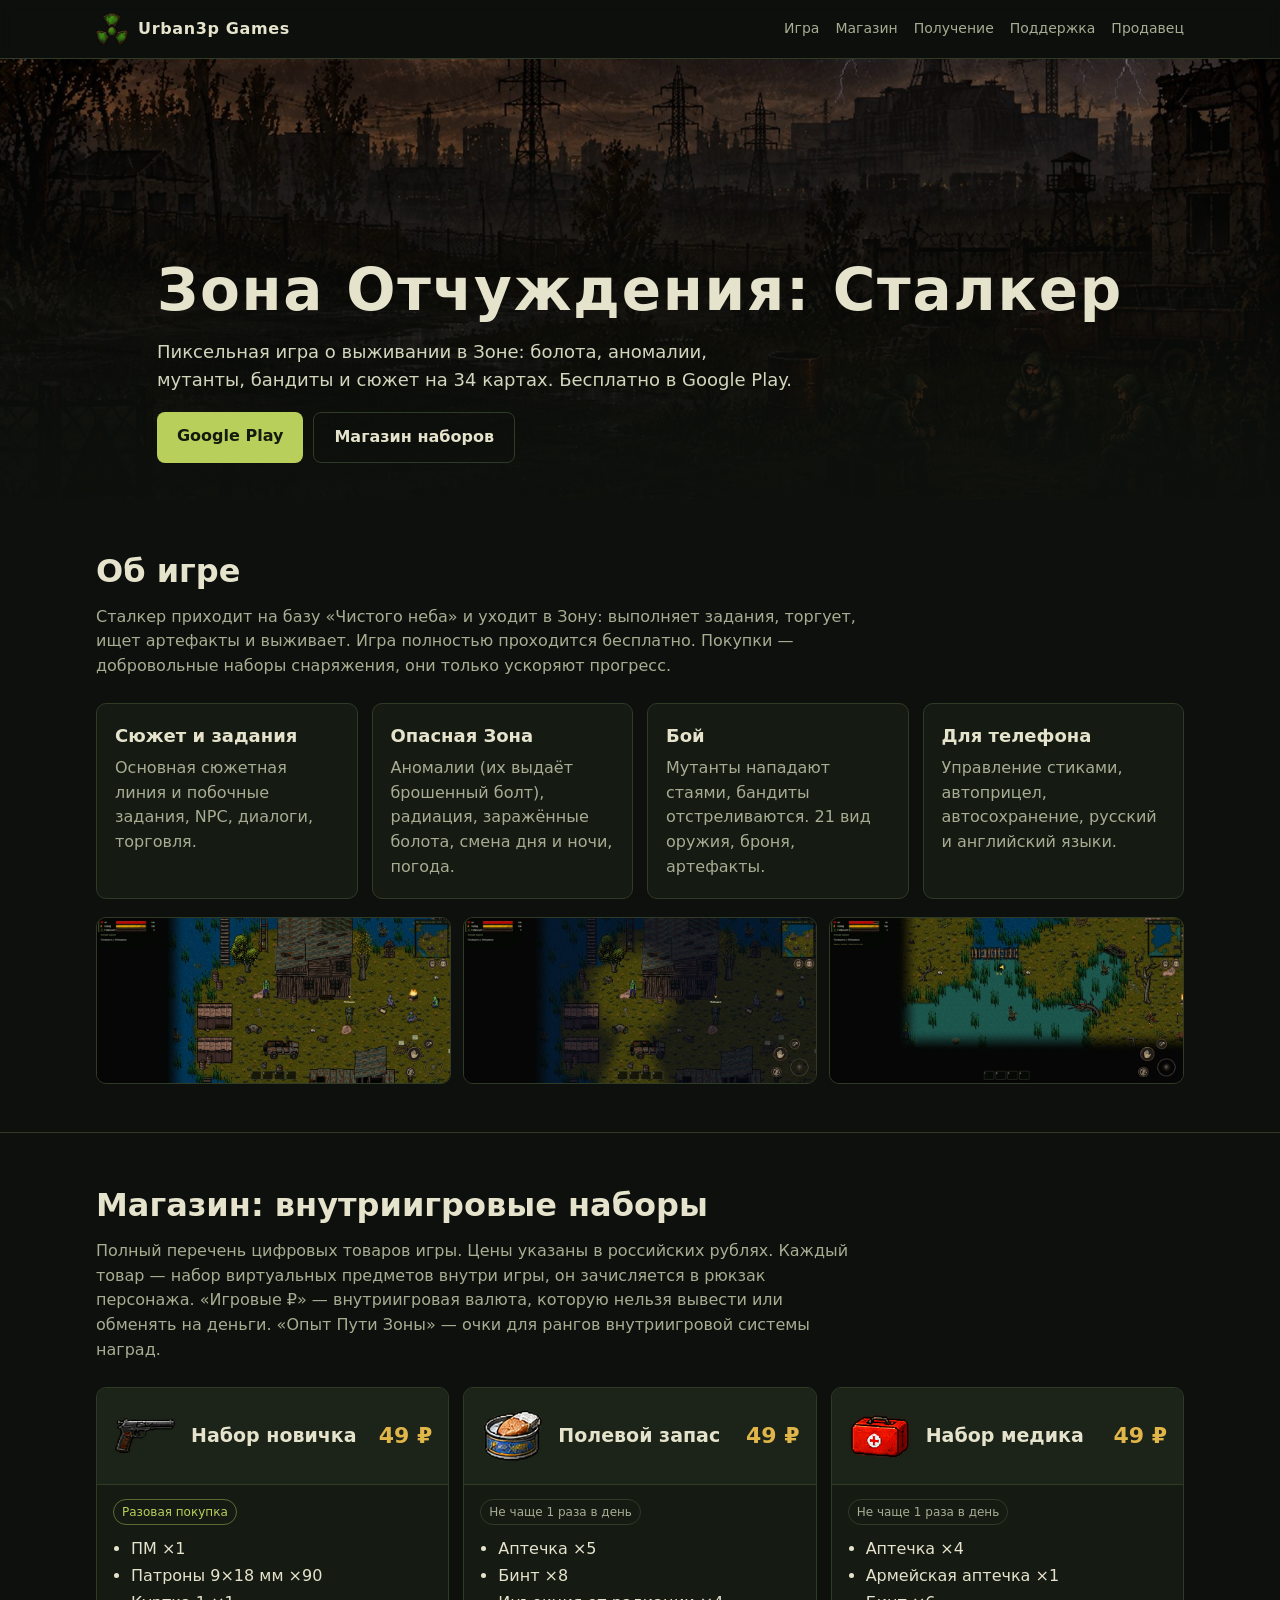
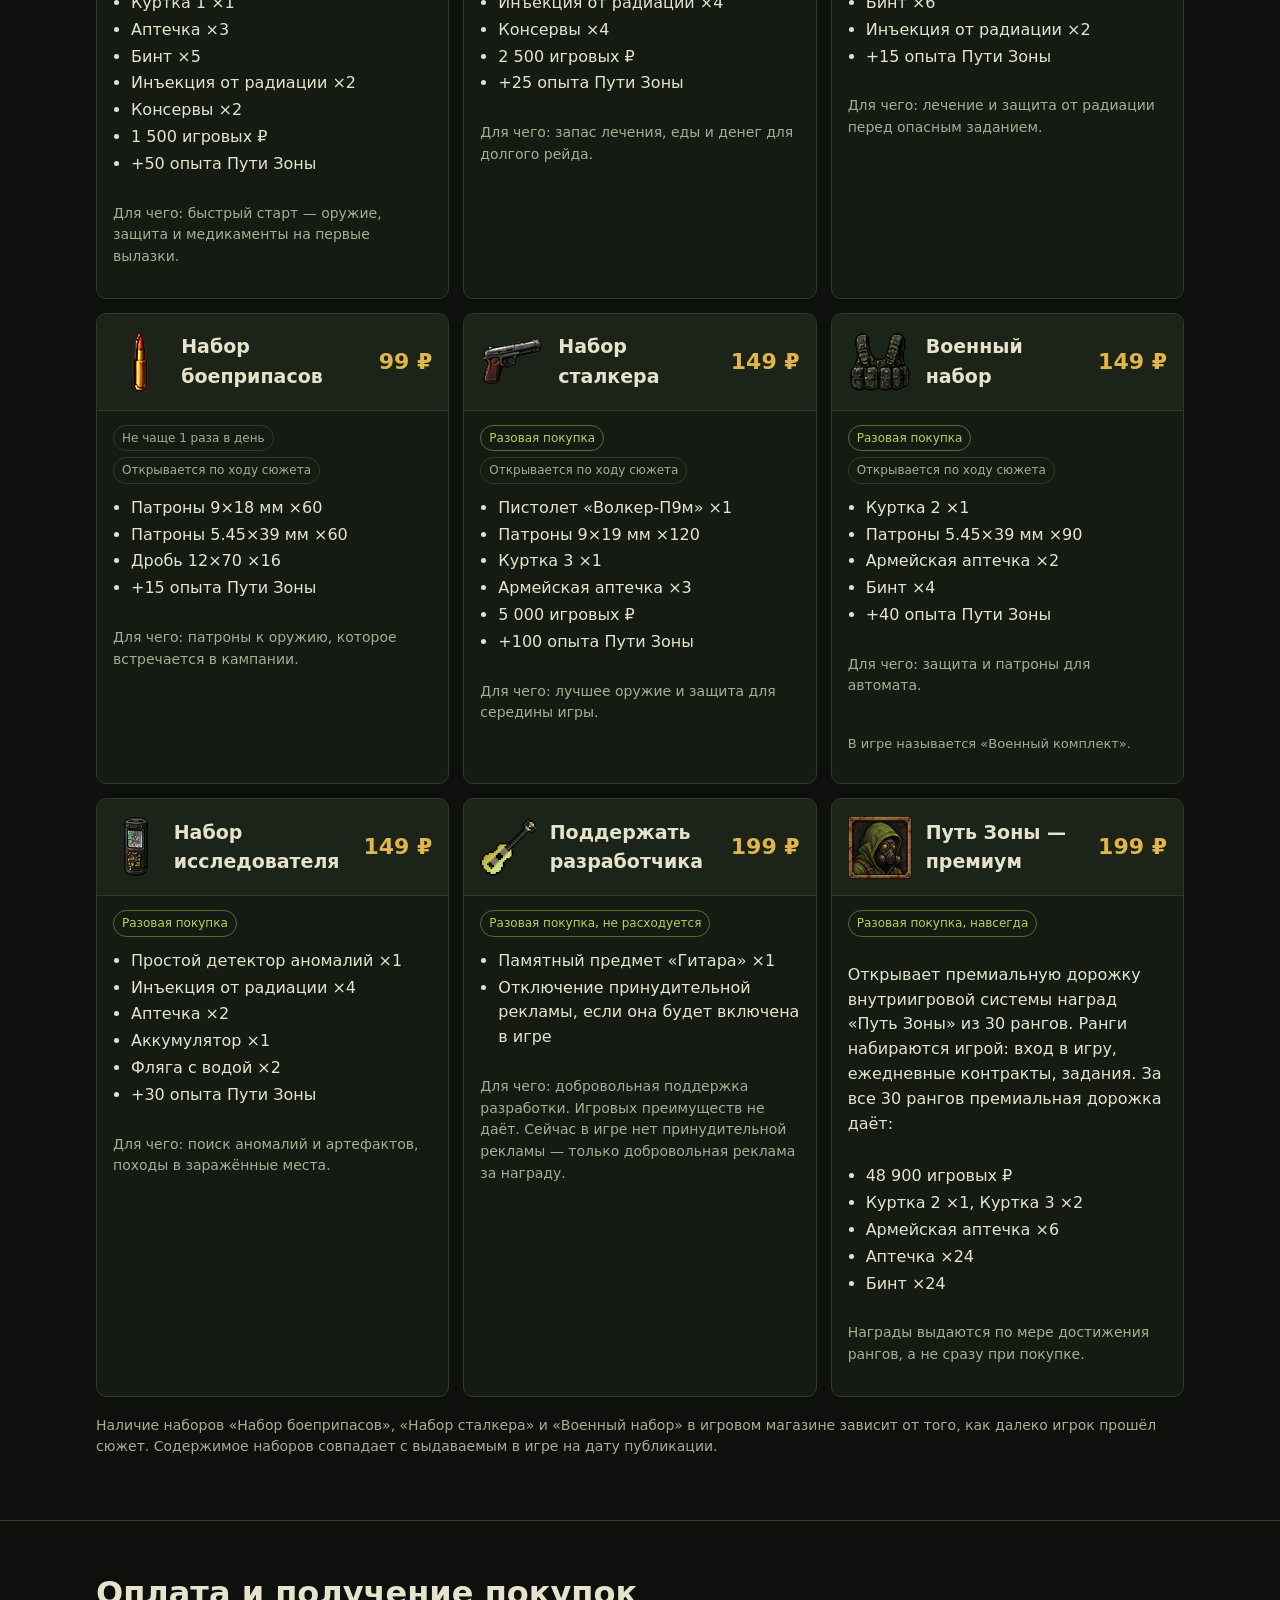
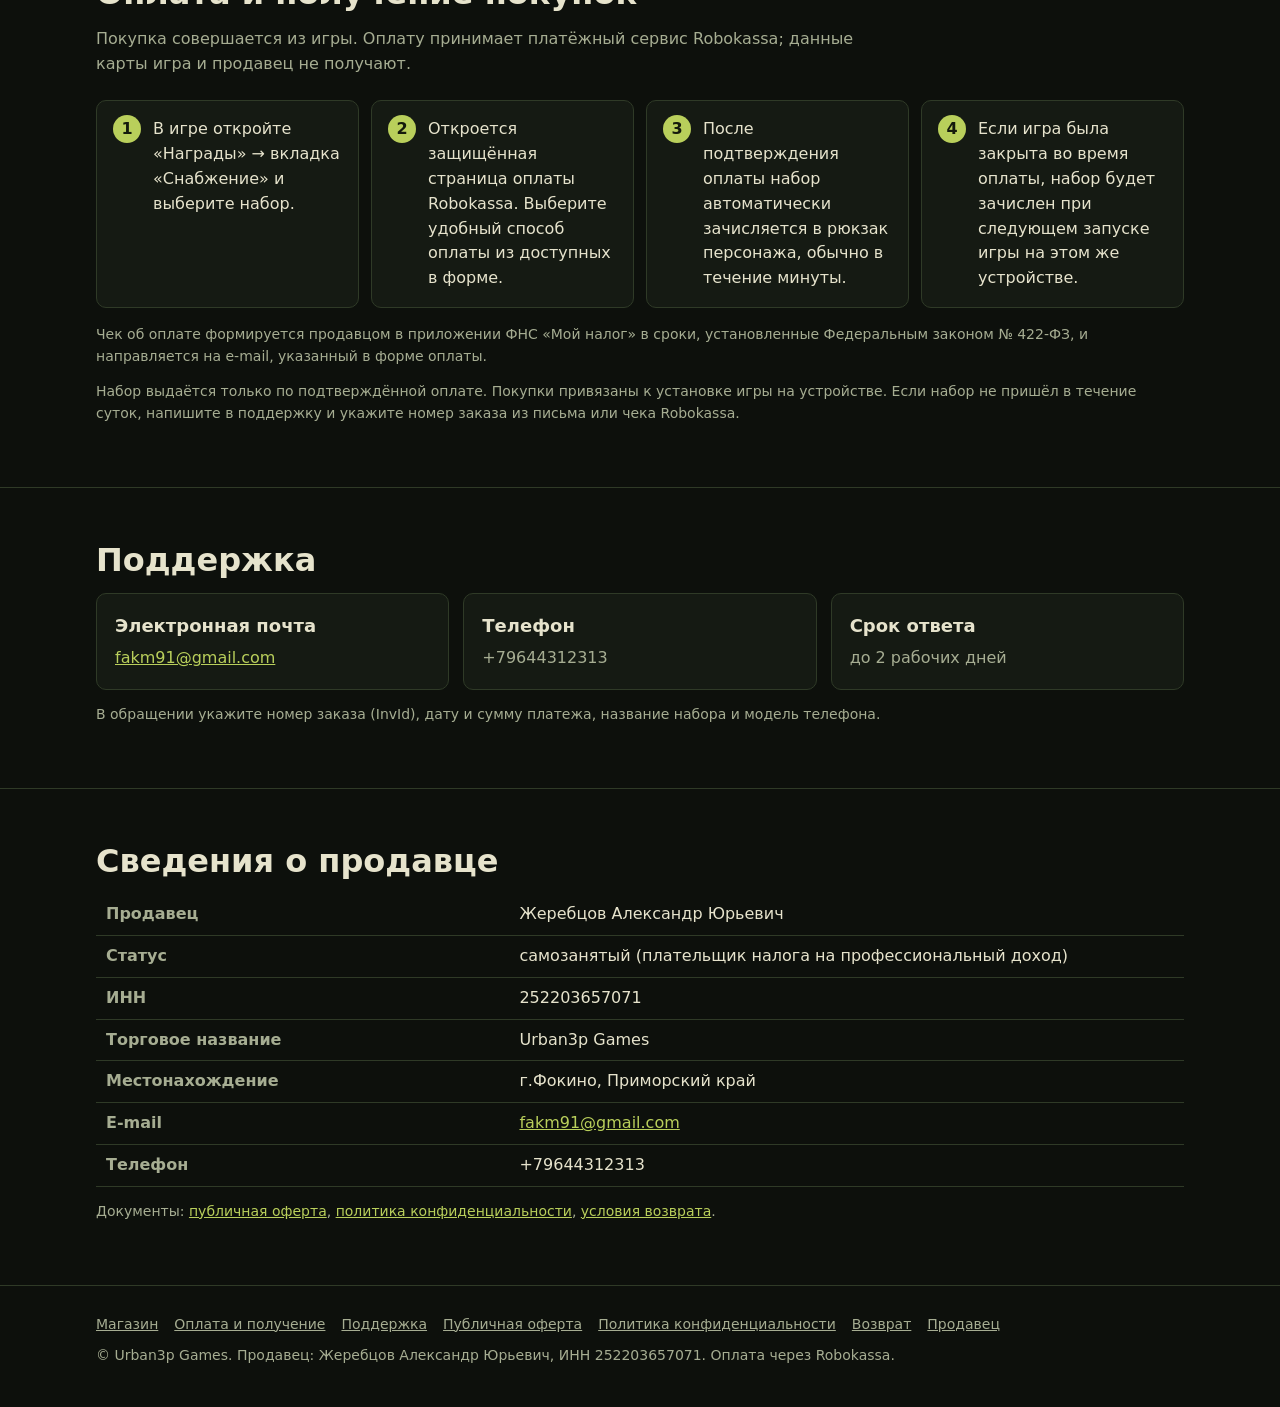
==== index.html @ 315c006c "Сайт магазина «Зона Отчуждения: Сталкер» (Urban3p Games) Co-Authored-By: Claude Opus 5.5 <noreply@an" ====
<!doctype html>
<html lang="ru">
<head>
<meta charset="utf-8">
<meta name="viewport" content="width=device-width, initial-scale=1">
<title>Зона Отчуждения: Сталкер — игра и магазин | Urban3p Games</title>
<meta name="description" content="Мобильная игра «Зона Отчуждения: Сталкер» от Urban3p Games: описание игры, перечень внутриигровых наборов с ценами, получение покупок, поддержка, оферта и сведения о продавце.">
<link rel="stylesheet" href="style.css">
<link rel="icon" href="img/logo.png">
</head>
<body>
<header class="top">
  <div class="wrap">
    <a class="brand" href="#"><img src="img/logo.png" alt="">Urban3p Games</a>
    <nav class="nav">
      <a href="#game">Игра</a><a href="#shop">Магазин</a><a href="#delivery">Получение</a><a href="#support">Поддержка</a><a href="#seller">Продавец</a>
    </nav>
  </div>
</header>

<div class="hero">
  <div class="wrap">
    <h1>Зона Отчуждения: Сталкер</h1>
    <p>Пиксельная игра о выживании в Зоне: болота, аномалии, мутанты, бандиты и сюжет на 34 картах. Бесплатно в Google Play.</p>
    <div class="actions">
      <a class="btn" href="https://play.google.com/store/apps/details?id=com.zoneofalination.stalker">Google Play</a>
      <a class="btn ghost" href="#shop">Магазин наборов</a>
    </div>
  </div>
</div>

<main>
<section id="game">
  <div class="wrap">
    <h2>Об игре</h2>
    <p class="lead">Сталкер приходит на базу «Чистого неба» и уходит в Зону: выполняет задания, торгует, ищет артефакты и выживает. Игра полностью проходится бесплатно. Покупки — добровольные наборы снаряжения, они только ускоряют прогресс.</p>
    <div class="grid">
      <div class="card"><h3>Сюжет и задания</h3><p>Основная сюжетная линия и побочные задания, NPC, диалоги, торговля.</p></div>
      <div class="card"><h3>Опасная Зона</h3><p>Аномалии (их выдаёт брошенный болт), радиация, заражённые болота, смена дня и ночи, погода.</p></div>
      <div class="card"><h3>Бой</h3><p>Мутанты нападают стаями, бандиты отстреливаются. 21 вид оружия, броня, артефакты.</p></div>
      <div class="card"><h3>Для телефона</h3><p>Управление стиками, автоприцел, автосохранение, русский и английский языки.</p></div>
    </div>
    <div class="shots">
      <img src="img/shot_70_day.jpg" alt="База «Чистого неба» днём" loading="lazy">
      <img src="img/shot_72_night.jpg" alt="Ночь в Зоне с фонариком" loading="lazy">
      <img src="img/shot_64_toxic_swamp.jpg" alt="Заражённые болота" loading="lazy">
    </div>
  </div>
</section>

<section id="shop">
  <div class="wrap">
    <h2>Магазин: внутриигровые наборы</h2>
    <p class="lead">Полный перечень цифровых товаров игры. Цены указаны в российских рублях. Каждый товар — набор виртуальных предметов внутри игры, он зачисляется в рюкзак персонажа. «Игровые ₽» — внутриигровая валюта, которую нельзя вывести или обменять на деньги. «Опыт Пути Зоны» — очки для рангов внутриигровой системы наград.</p>
    <div class="shop">

      <article class="item" id="pzo_starter_pack">
        <header><img src="img/starter.png" alt=""><h3>Набор новичка</h3><span class="price">49 ₽</span></header>
        <div class="body">
          <div class="tags"><span class="tag one">Разовая покупка</span></div>
          <ul><li>ПМ ×1</li><li>Патроны 9×18 мм ×90</li><li>Куртка 1 ×1</li><li>Аптечка ×3</li><li>Бинт ×5</li><li>Инъекция от радиации ×2</li><li>Консервы ×2</li><li>1 500 игровых ₽</li><li>+50 опыта Пути Зоны</li></ul>
          <p class="note">Для чего: быстрый старт — оружие, защита и медикаменты на первые вылазки.</p>
        </div>
      </article>

      <article class="item" id="pzo_field_supply">
        <header><img src="img/field.png" alt=""><h3>Полевой запас</h3><span class="price">49 ₽</span></header>
        <div class="body">
          <div class="tags"><span class="tag">Не чаще 1 раза в день</span></div>
          <ul><li>Аптечка ×5</li><li>Бинт ×8</li><li>Инъекция от радиации ×4</li><li>Консервы ×4</li><li>2 500 игровых ₽</li><li>+25 опыта Пути Зоны</li></ul>
          <p class="note">Для чего: запас лечения, еды и денег для долгого рейда.</p>
        </div>
      </article>

      <article class="item" id="pzo_medic_pack">
        <header><img src="img/medic.png" alt=""><h3>Набор медика</h3><span class="price">49 ₽</span></header>
        <div class="body">
          <div class="tags"><span class="tag">Не чаще 1 раза в день</span></div>
          <ul><li>Аптечка ×4</li><li>Армейская аптечка ×1</li><li>Бинт ×6</li><li>Инъекция от радиации ×2</li><li>+15 опыта Пути Зоны</li></ul>
          <p class="note">Для чего: лечение и защита от радиации перед опасным заданием.</p>
        </div>
      </article>

      <article class="item" id="pzo_ammo_pack">
        <header><img src="img/ammo.png" alt=""><h3>Набор боеприпасов</h3><span class="price">99 ₽</span></header>
        <div class="body">
          <div class="tags"><span class="tag">Не чаще 1 раза в день</span><span class="tag">Открывается по ходу сюжета</span></div>
          <ul><li>Патроны 9×18 мм ×60</li><li>Патроны 5.45×39 мм ×60</li><li>Дробь 12×70 ×16</li><li>+15 опыта Пути Зоны</li></ul>
          <p class="note">Для чего: патроны к оружию, которое встречается в кампании.</p>
        </div>
      </article>

      <article class="item" id="pzo_stalker_pack">
        <header><img src="img/stalker.png" alt=""><h3>Набор сталкера</h3><span class="price">149 ₽</span></header>
        <div class="body">
          <div class="tags"><span class="tag one">Разовая покупка</span><span class="tag">Открывается по ходу сюжета</span></div>
          <ul><li>Пистолет «Волкер-П9м» ×1</li><li>Патроны 9×19 мм ×120</li><li>Куртка 3 ×1</li><li>Армейская аптечка ×3</li><li>5 000 игровых ₽</li><li>+100 опыта Пути Зоны</li></ul>
          <p class="note">Для чего: лучшее оружие и защита для середины игры.</p>
        </div>
      </article>

      <article class="item" id="pzo_military_pack">
        <header><img src="img/military.png" alt=""><h3>Военный набор</h3><span class="price">149 ₽</span></header>
        <div class="body">
          <div class="tags"><span class="tag one">Разовая покупка</span><span class="tag">Открывается по ходу сюжета</span></div>
          <ul><li>Куртка 2 ×1</li><li>Патроны 5.45×39 мм ×90</li><li>Армейская аптечка ×2</li><li>Бинт ×4</li><li>+40 опыта Пути Зоны</li></ul>
          <p class="note">Для чего: защита и патроны для автомата.</p>
          <p class="ingame">В игре называется «Военный комплект».</p>
        </div>
      </article>

      <article class="item" id="pzo_explorer_pack">
        <header><img src="img/explorer.png" alt=""><h3>Набор исследователя</h3><span class="price">149 ₽</span></header>
        <div class="body">
          <div class="tags"><span class="tag one">Разовая покупка</span></div>
          <ul><li>Простой детектор аномалий ×1</li><li>Инъекция от радиации ×4</li><li>Аптечка ×2</li><li>Аккумулятор ×1</li><li>Фляга с водой ×2</li><li>+30 опыта Пути Зоны</li></ul>
          <p class="note">Для чего: поиск аномалий и артефактов, походы в заражённые места.</p>
        </div>
      </article>

      <article class="item" id="pzo_support">
        <header><img src="img/support.png" alt=""><h3>Поддержать разработчика</h3><span class="price">199 ₽</span></header>
        <div class="body">
          <div class="tags"><span class="tag one">Разовая покупка, не расходуется</span></div>
          <ul><li>Памятный предмет «Гитара» ×1</li><li>Отключение принудительной рекламы, если она будет включена в игре</li></ul>
          <p class="note">Для чего: добровольная поддержка разработки. Игровых преимуществ не даёт. Сейчас в игре нет принудительной рекламы — только добровольная реклама за награду.</p>
        </div>
      </article>

      <article class="item" id="pzo_zone_pass">
        <header><img src="img/pass.png" alt=""><h3>Путь Зоны — премиум</h3><span class="price">199 ₽</span></header>
        <div class="body">
          <div class="tags"><span class="tag one">Разовая покупка, навсегда</span></div>
          <p>Открывает премиальную дорожку внутриигровой системы наград «Путь Зоны» из 30 рангов. Ранги набираются игрой: вход в игру, ежедневные контракты, задания. За все 30 рангов премиальная дорожка даёт:</p>
          <ul><li>48 900 игровых ₽</li><li>Куртка 2 ×1, Куртка 3 ×2</li><li>Армейская аптечка ×6</li><li>Аптечка ×24</li><li>Бинт ×24</li></ul>
          <p class="note">Награды выдаются по мере достижения рангов, а не сразу при покупке.</p>
        </div>
      </article>

    </div>
    <p class="note" style="margin-top:18px">Наличие наборов «Набор боеприпасов», «Набор сталкера» и «Военный набор» в игровом магазине зависит от того, как далеко игрок прошёл сюжет. Содержимое наборов совпадает с выдаваемым в игре на дату публикации.</p>
  </div>
</section>

<section id="delivery">
  <div class="wrap">
    <h2>Оплата и получение покупок</h2>
    <p class="lead">Покупка совершается из игры. Оплату принимает платёжный сервис Robokassa; данные карты игра и продавец не получают.</p>
    <ol class="steps">
      <li>В игре откройте «Награды» → вкладка «Снабжение» и выберите набор.</li>
      <li>Откроется защищённая страница оплаты Robokassa. Выберите удобный способ оплаты из доступных в форме.</li>
      <li>После подтверждения оплаты набор автоматически зачисляется в рюкзак персонажа, обычно в течение минуты.</li>
      <li>Если игра была закрыта во время оплаты, набор будет зачислен при следующем запуске игры на этом же устройстве.</li>
    </ol>
    <p class="note">Чек об оплате формируется продавцом в приложении ФНС «Мой налог» в сроки, установленные Федеральным законом № 422-ФЗ, и направляется на e-mail, указанный в форме оплаты.</p>
    <p class="note">Набор выдаётся только по подтверждённой оплате. Покупки привязаны к установке игры на устройстве. Если набор не пришёл в течение суток, напишите в поддержку и укажите номер заказа из письма или чека Robokassa.</p>
  </div>
</section>

<section id="support">
  <div class="wrap">
    <h2>Поддержка</h2>
    <div class="grid">
      <div class="card"><h3>Электронная почта</h3><p><a href="mailto:fakm91@gmail.com">fakm91@gmail.com</a></p></div>
      <div class="card"><h3>Телефон</h3><p>+79644312313</p></div>
      <div class="card"><h3>Срок ответа</h3><p>до 2 рабочих дней</p></div>
    </div>
    <p class="note" style="margin-top:14px">В обращении укажите номер заказа (InvId), дату и сумму платежа, название набора и модель телефона.</p>
  </div>
</section>

<section id="seller">
  <div class="wrap">
    <h2>Сведения о продавце</h2>
    <table>
      <tr><th>Продавец</th><td>Жеребцов Александр Юрьевич</td></tr>
      <tr><th>Статус</th><td>самозанятый (плательщик налога на профессиональный доход)</td></tr>
      <tr><th>ИНН</th><td>252203657071</td></tr>
      <tr><th>Торговое название</th><td>Urban3p Games</td></tr>
      <tr><th>Местонахождение</th><td>г.Фокино, Приморский край</td></tr>
      <tr><th>E-mail</th><td><a href="mailto:fakm91@gmail.com">fakm91@gmail.com</a></td></tr>
      <tr><th>Телефон</th><td>+79644312313</td></tr>
    </table>
    <p class="note" style="margin-top:14px">Документы: <a href="offer.html">публичная оферта</a>, <a href="privacy.html">политика конфиденциальности</a>, <a href="refund.html">условия возврата</a>.</p>
  </div>
</section>
</main>

<footer>
  <div class="wrap">
    <nav><a href="#shop">Магазин</a><a href="#delivery">Оплата и получение</a><a href="#support">Поддержка</a><a href="offer.html">Публичная оферта</a><a href="privacy.html">Политика конфиденциальности</a><a href="refund.html">Возврат</a><a href="#seller">Продавец</a></nav>
    <div>© Urban3p Games. Продавец: Жеребцов Александр Юрьевич, ИНН 252203657071. Оплата через Robokassa.</div>
  </div>
</footer>
</body>
</html>
---- style.css ----
:root {
  --bg: #0d100c;
  --panel: #151a13;
  --panel-2: #1c2318;
  --line: #2f3a27;
  --text: #e6e3cc;
  --muted: #a6ad92;
  --accent: #b9cf5b;
  --rust: #c8862f;
  --warn: #e0b54a;
  --radius: 10px;
}
* { box-sizing: border-box; }
html { scroll-behavior: smooth; }
body {
  margin: 0; background: var(--bg); color: var(--text);
  font: 16px/1.55 system-ui, -apple-system, "Segoe UI", Roboto, "Helvetica Neue", Arial, sans-serif;
}
a { color: var(--accent); }
img { max-width: 100%; display: block; }
.wrap { max-width: 1120px; margin: 0 auto; padding: 0 16px; }

/* header */
.top { position: sticky; top: 0; z-index: 10; background: rgba(13,16,12,.92); backdrop-filter: blur(6px); border-bottom: 1px solid var(--line); }
.top .wrap { display: flex; align-items: center; gap: 14px; min-height: 58px; flex-wrap: wrap; }
.brand { display: flex; align-items: center; gap: 10px; color: var(--text); text-decoration: none; font-weight: 700; letter-spacing: .04em; }
.brand img { width: 32px; height: 32px; }
.nav { display: flex; gap: 6px 16px; flex-wrap: wrap; margin-left: auto; font-size: 14px; }
.nav a { color: var(--muted); text-decoration: none; }
.nav a:hover { color: var(--text); }

/* hero */
.hero { position: relative; min-height: 440px; display: flex; align-items: flex-end; background: #000 url("img/hero.jpg") center/cover no-repeat; }
.hero::after { content: ""; position: absolute; inset: 0; background: linear-gradient(180deg, rgba(0,0,0,.15) 0%, rgba(13,16,12,.95) 92%); }
.hero .wrap { position: relative; z-index: 1; padding-top: 80px; padding-bottom: 36px; }
.hero h1 { margin: 0; font-size: clamp(32px, 6vw, 58px); line-height: 1.05; letter-spacing: .03em; }
.hero p { max-width: 640px; color: #d3d6bd; font-size: 18px; }
.btn { display: inline-block; padding: 12px 20px; border-radius: 8px; background: var(--accent); color: #141a0c; font-weight: 700; text-decoration: none; }
.btn.ghost { background: transparent; color: var(--text); border: 1px solid var(--line); }
.actions { display: flex; gap: 10px; flex-wrap: wrap; margin-top: 18px; }

section { padding: 48px 0; border-bottom: 1px solid var(--line); scroll-margin-top: 64px; }
.item { scroll-margin-top: 72px; }
h2 { font-size: clamp(24px, 4vw, 32px); margin: 0 0 8px; }
.lead { color: var(--muted); max-width: 760px; margin: 0 0 24px; }

/* features + shots */
.grid { display: grid; gap: 14px; grid-template-columns: repeat(auto-fit, minmax(240px, 1fr)); }
.card { background: var(--panel); border: 1px solid var(--line); border-radius: var(--radius); padding: 18px; }
.card h3 { margin: 0 0 6px; font-size: 18px; }
.card p { margin: 0; color: var(--muted); }
.shots { display: grid; gap: 12px; grid-template-columns: repeat(auto-fit, minmax(280px, 1fr)); margin-top: 18px; }
.shots img { border-radius: var(--radius); border: 1px solid var(--line); }

/* shop */
.shop { display: grid; gap: 14px; grid-template-columns: repeat(auto-fill, minmax(300px, 1fr)); }
.item { display: flex; flex-direction: column; background: var(--panel); border: 1px solid var(--line); border-radius: var(--radius); overflow: hidden; }
.item header { display: flex; gap: 14px; align-items: center; padding: 16px; background: var(--panel-2); border-bottom: 1px solid var(--line); }
.item header img { width: 64px; height: 64px; object-fit: contain; image-rendering: auto; }
.item h3 { margin: 0; font-size: 19px; }
.item .price { margin-left: auto; font-size: 22px; font-weight: 800; color: var(--warn); white-space: nowrap; }
.item .body { padding: 14px 16px 16px; display: flex; flex-direction: column; gap: 10px; flex: 1; }
.item ul { margin: 0; padding-left: 18px; }
.item li { margin: 2px 0; }
.tags { display: flex; flex-wrap: wrap; gap: 6px; }
.tag { font-size: 12px; padding: 3px 8px; border-radius: 99px; border: 1px solid var(--line); color: var(--muted); }
.tag.one { border-color: #5b6b34; color: var(--accent); }
.note { font-size: 14px; color: var(--muted); }
.ingame { font-size: 13px; color: var(--muted); }

/* steps */
.steps { counter-reset: s; display: grid; gap: 12px; grid-template-columns: repeat(auto-fit, minmax(230px, 1fr)); padding: 0; list-style: none; }
.steps li { counter-increment: s; background: var(--panel); border: 1px solid var(--line); border-radius: var(--radius); padding: 16px 16px 16px 56px; position: relative; }
.steps li::before { content: counter(s); position: absolute; left: 16px; top: 14px; width: 28px; height: 28px; border-radius: 50%; background: var(--accent); color: #141a0c; font-weight: 800; display: grid; place-items: center; }

/* legal text */
.doc { max-width: 860px; }
.doc h1 { font-size: clamp(26px, 5vw, 36px); }
.doc h2 { font-size: 22px; margin-top: 28px; }
.doc p, .doc li { color: #d8d8c4; }
table { width: 100%; border-collapse: collapse; }
td, th { text-align: left; padding: 8px 10px; border-bottom: 1px solid var(--line); vertical-align: top; }
th { color: var(--muted); font-weight: 600; width: 38%; }

/* fields the owner must fill in */
.fill { background: rgba(224,181,74,.14); color: var(--warn); border: 1px dashed var(--warn); border-radius: 4px; padding: 0 5px; font-weight: 600; }
.draft { background: rgba(224,181,74,.1); border: 1px solid var(--warn); color: var(--warn); border-radius: var(--radius); padding: 12px 14px; margin: 18px 0; font-size: 14px; }

footer { padding: 28px 0 40px; color: var(--muted); font-size: 14px; }
footer .wrap { display: grid; gap: 10px; }
footer nav { display: flex; flex-wrap: wrap; gap: 6px 16px; }
footer a { color: var(--muted); }

@media (max-width: 560px) {
  .top .wrap { flex-wrap: nowrap; }
  .brand span { display: none; }
  .nav { flex-wrap: nowrap; overflow-x: auto; white-space: nowrap; -webkit-overflow-scrolling: touch; scrollbar-width: none; }
  .nav::-webkit-scrollbar { display: none; }
  .hero { min-height: 380px; }
  .hero p { font-size: 16px; }
  .item header img { width: 52px; height: 52px; }
  .item .price { font-size: 19px; }
  th { width: 45%; }
}
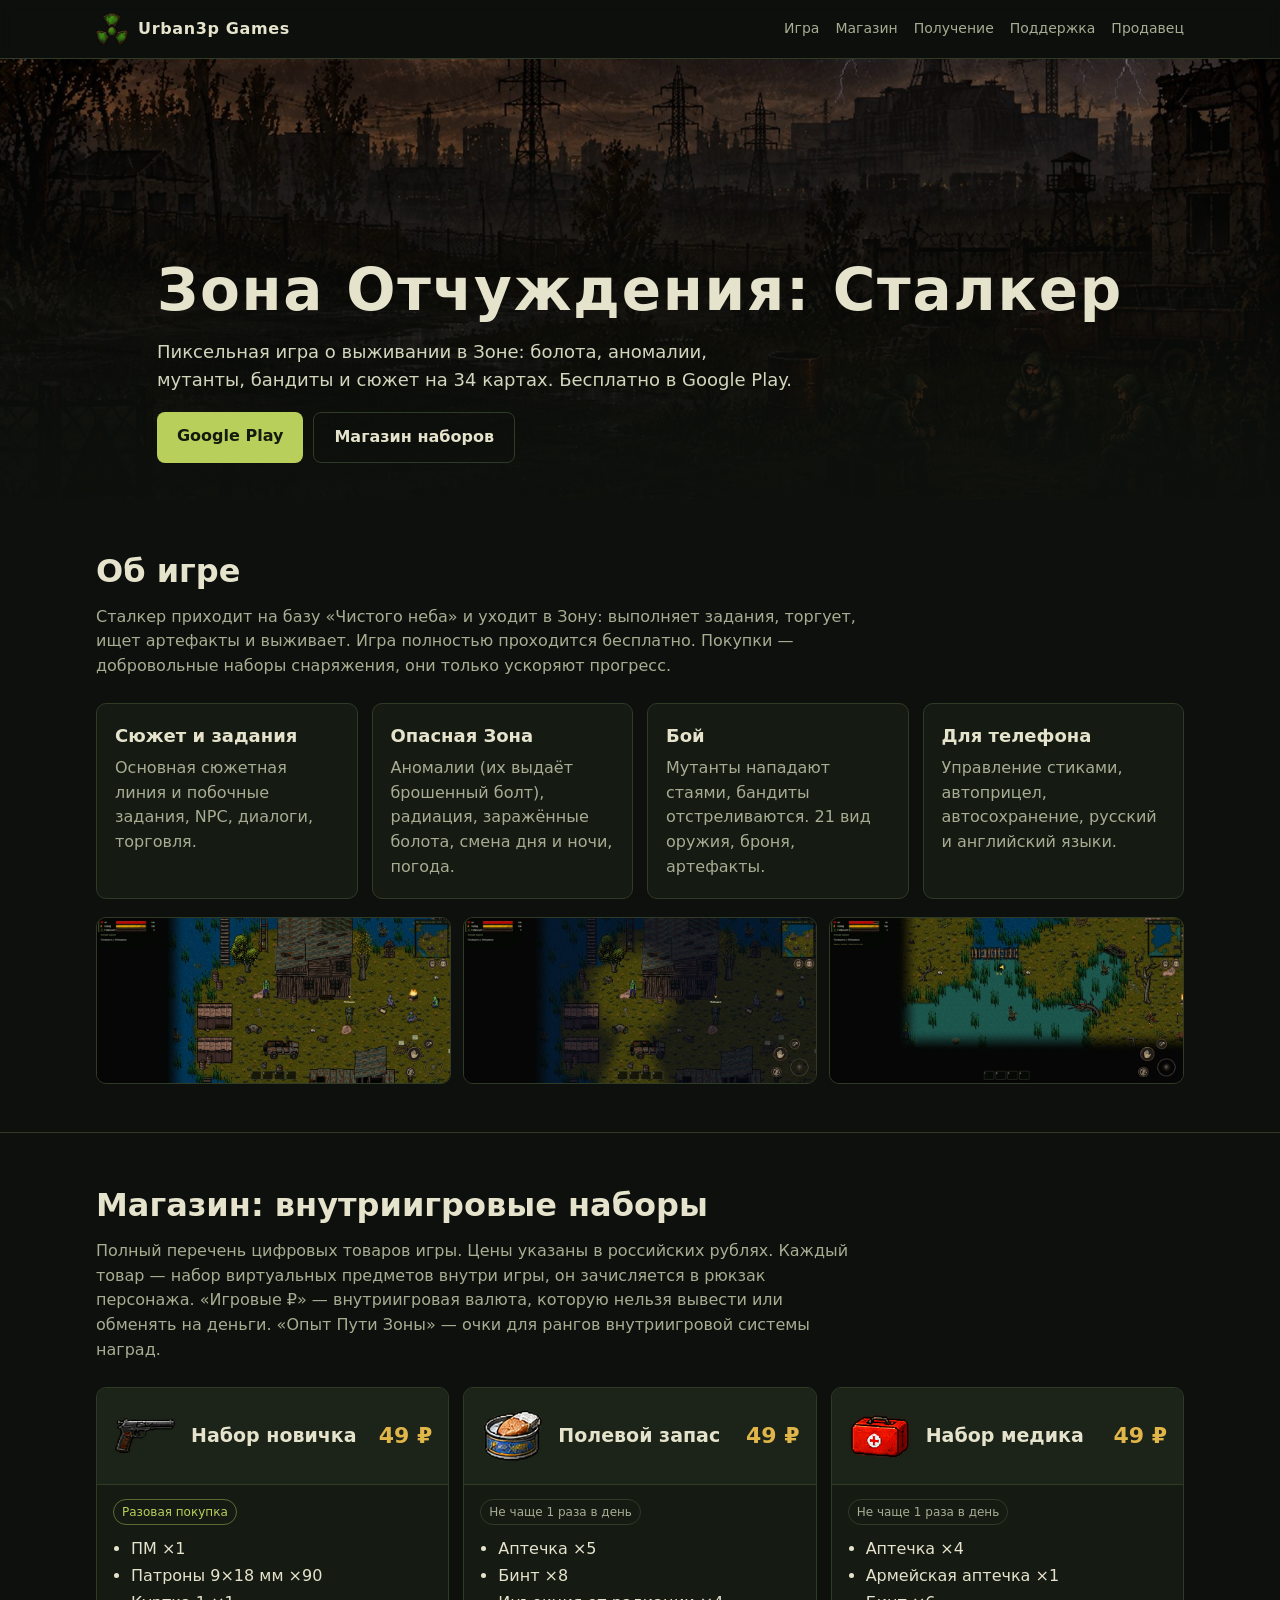
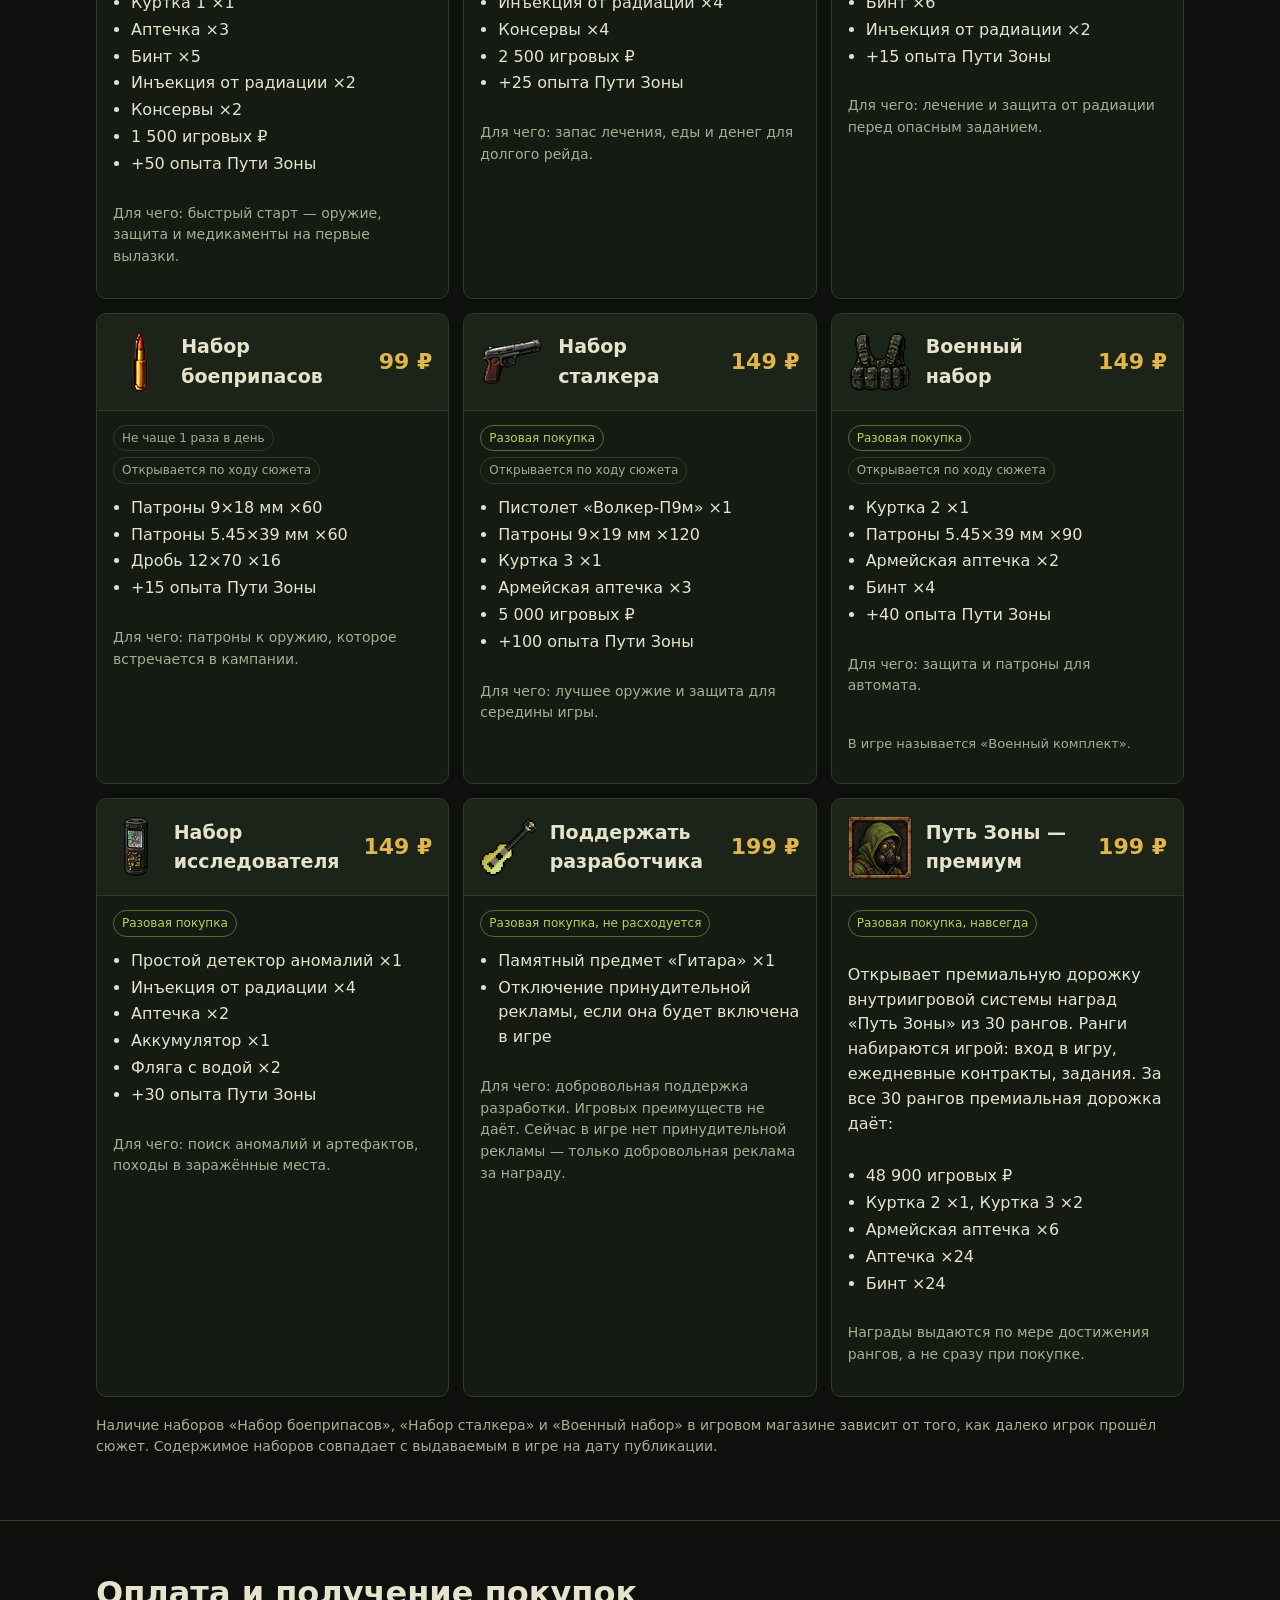
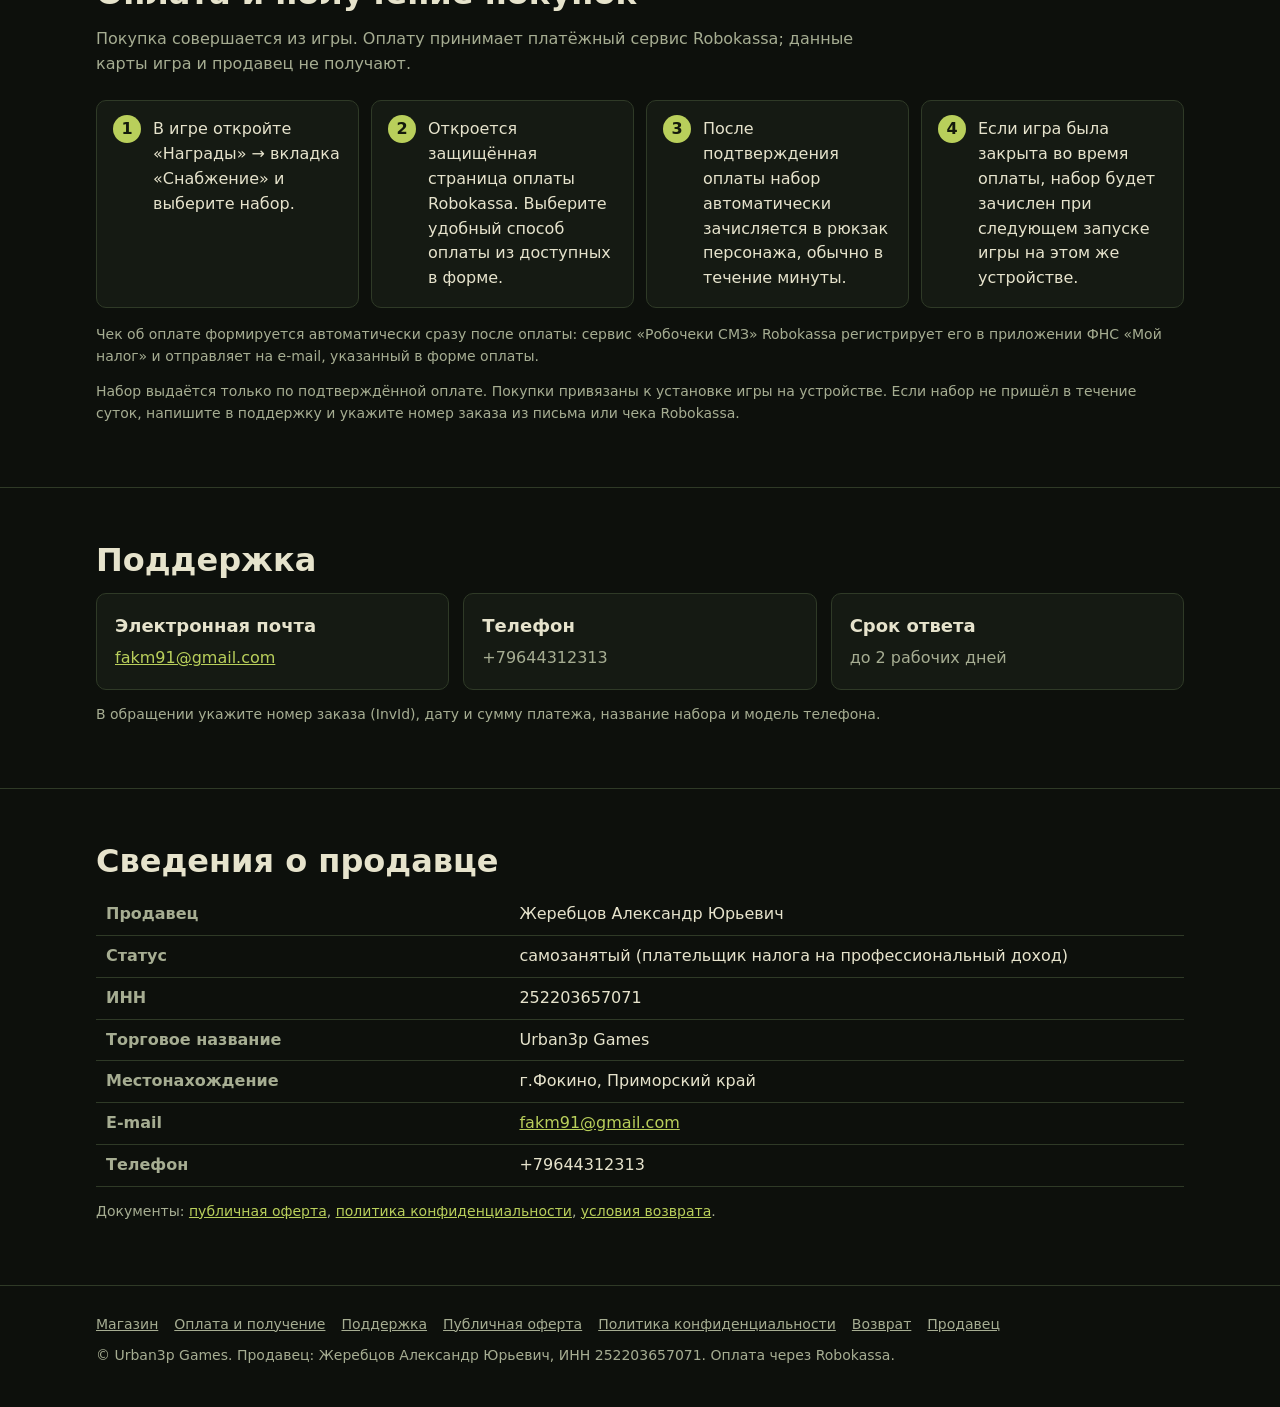
==== commit 73c3d1c1: "Чеки: подключены Робочеки СМЗ Co-Authored-By: Claude Opus 5.5 <noreply@anthropic.com>" ====
--- a/index.html
+++ b/index.html
@@ -152,7 +152,7 @@
       <li>После подтверждения оплаты набор автоматически зачисляется в рюкзак персонажа, обычно в течение минуты.</li>
       <li>Если игра была закрыта во время оплаты, набор будет зачислен при следующем запуске игры на этом же устройстве.</li>
     </ol>
-    <p class="note">Чек об оплате формируется продавцом в приложении ФНС «Мой налог» в сроки, установленные Федеральным законом № 422-ФЗ, и направляется на e-mail, указанный в форме оплаты.</p>
+    <p class="note">Чек об оплате формируется автоматически сразу после оплаты: сервис «Робочеки СМЗ» Robokassa регистрирует его в приложении ФНС «Мой налог» и отправляет на e-mail, указанный в форме оплаты.</p>
     <p class="note">Набор выдаётся только по подтверждённой оплате. Покупки привязаны к установке игры на устройстве. Если набор не пришёл в течение суток, напишите в поддержку и укажите номер заказа из письма или чека Robokassa.</p>
   </div>
 </section>
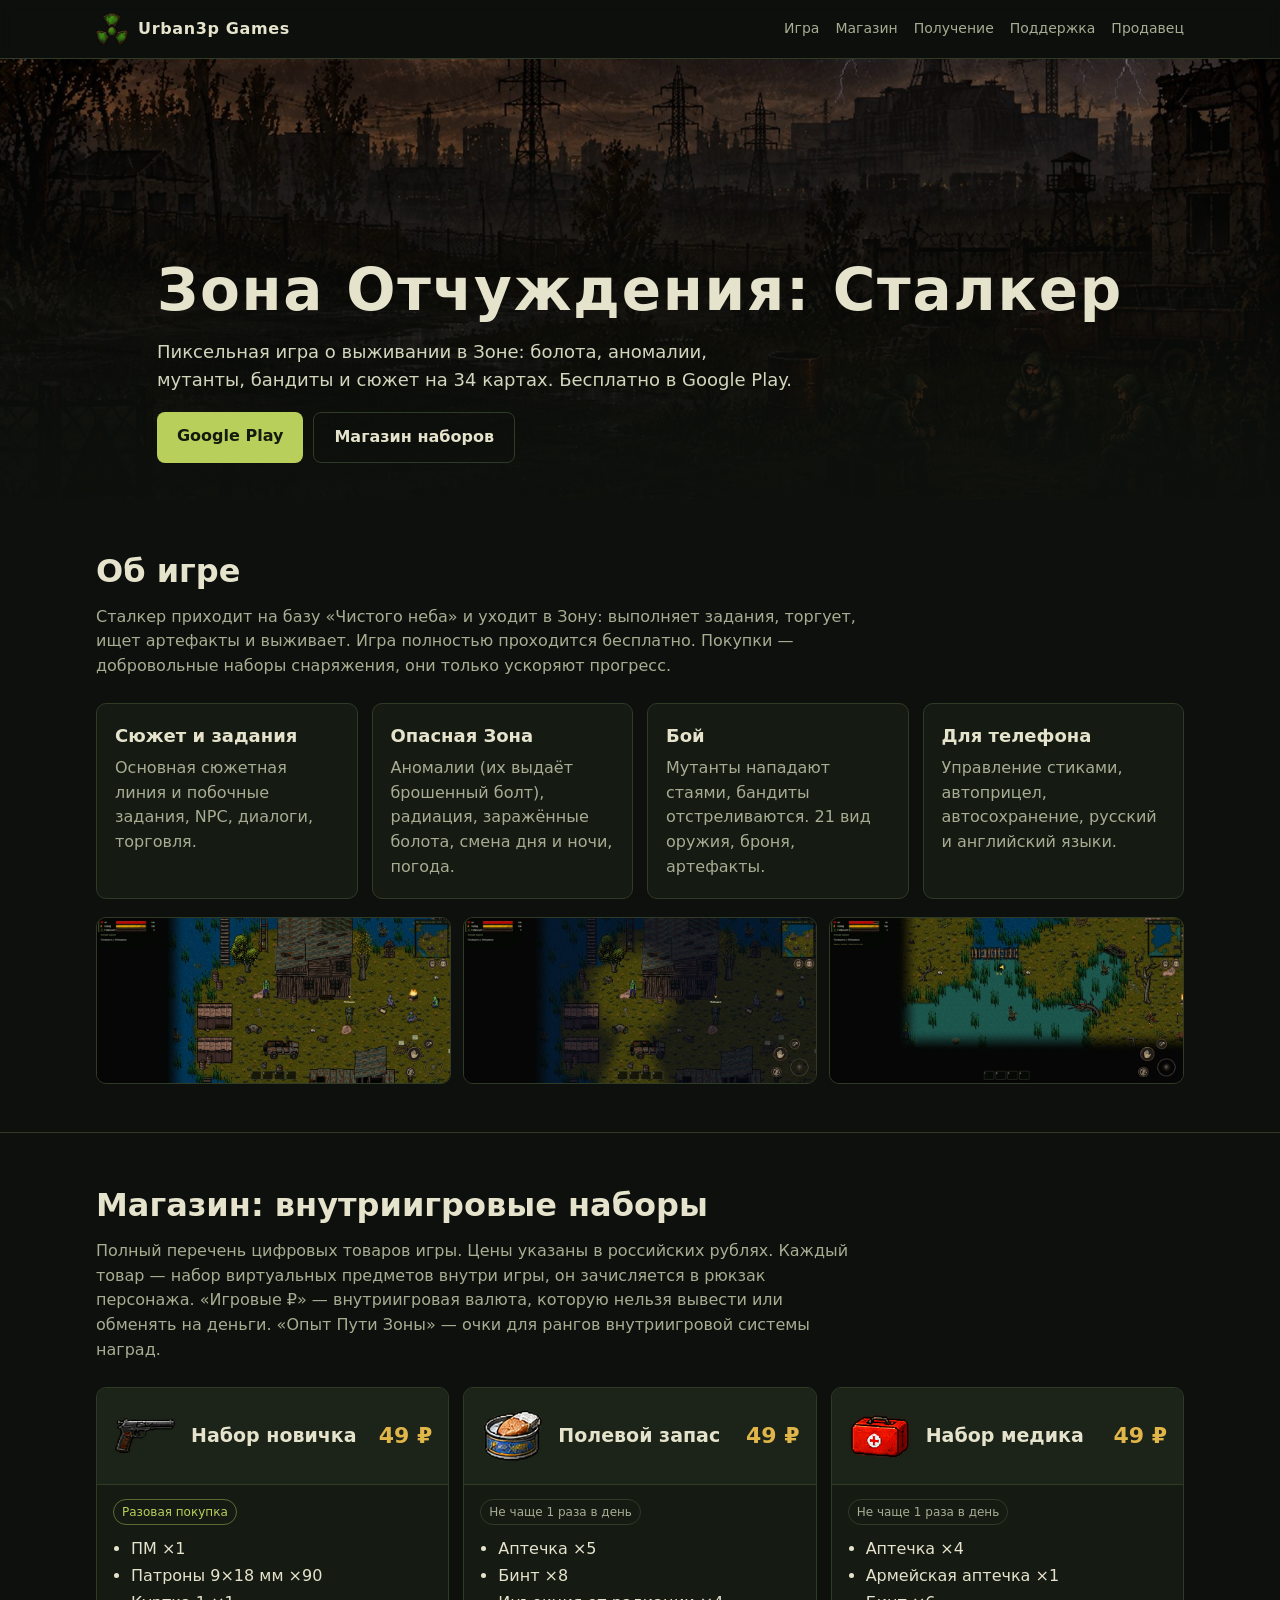
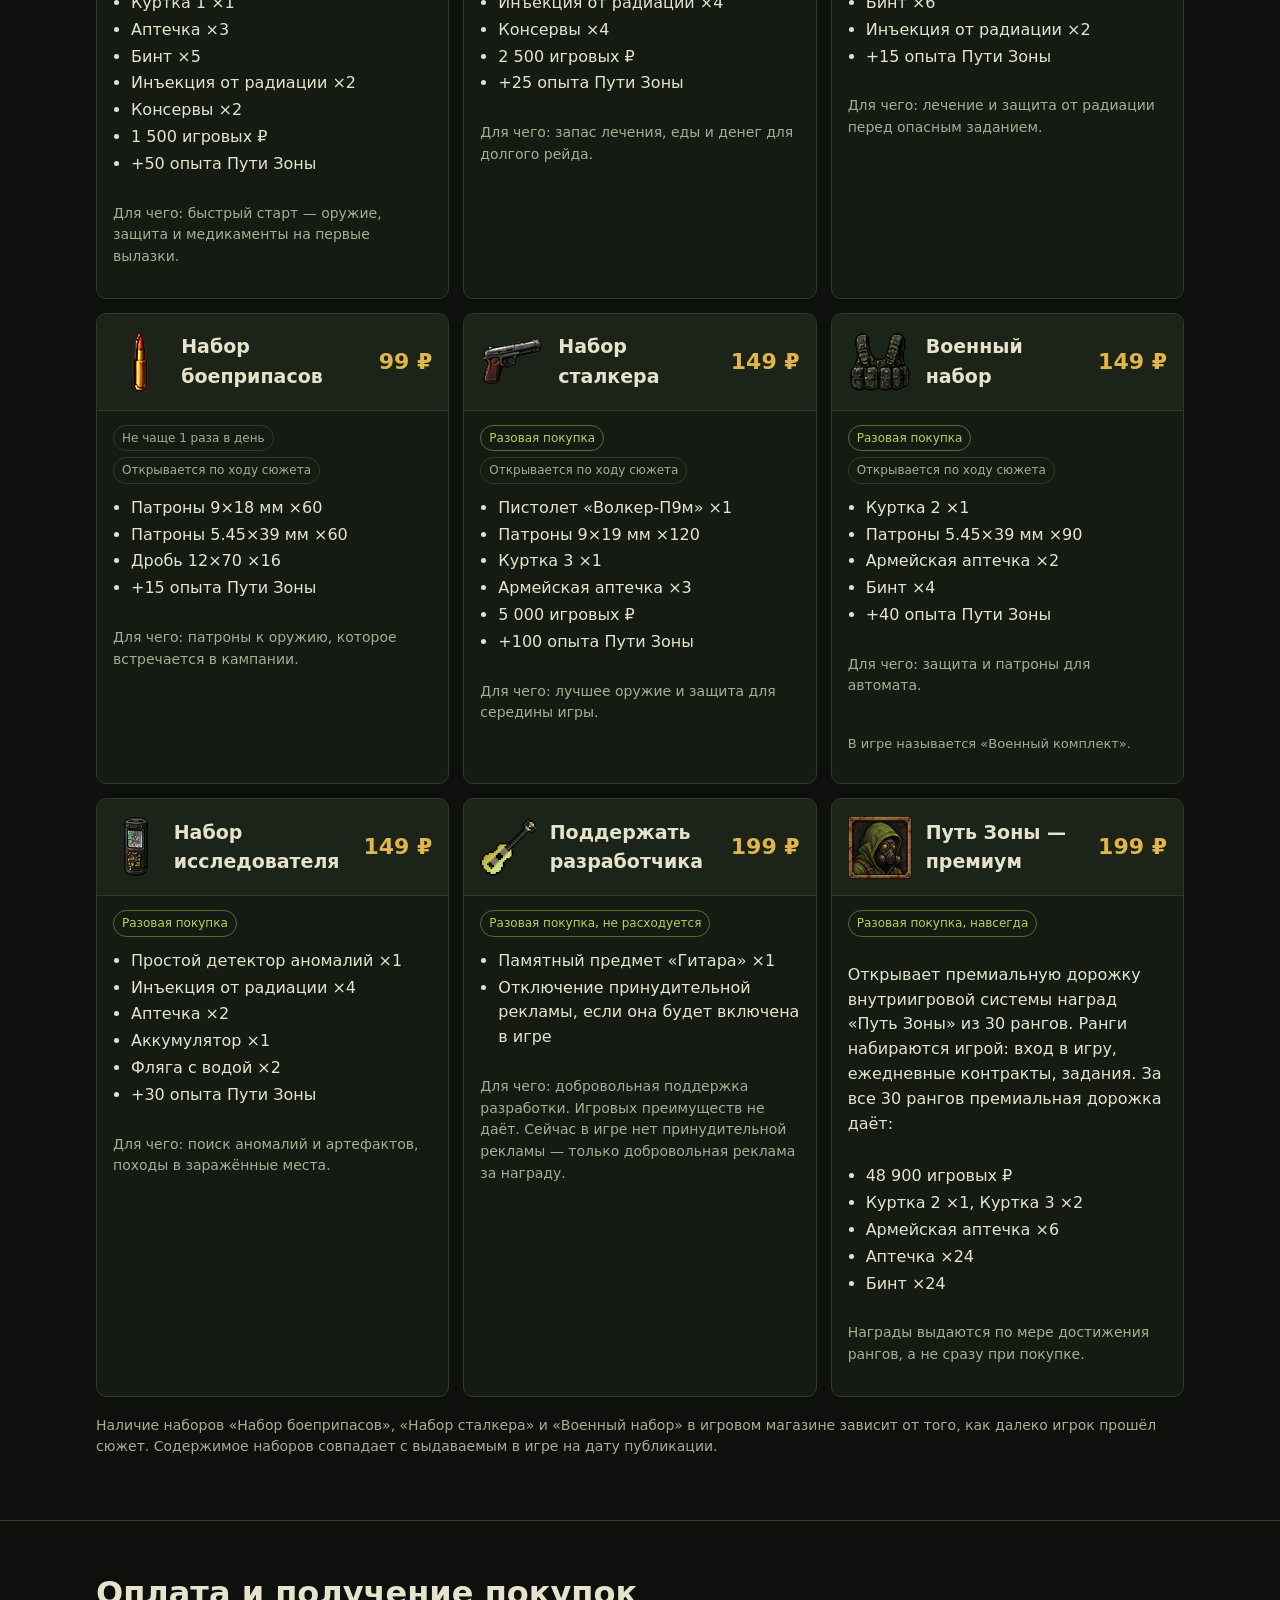
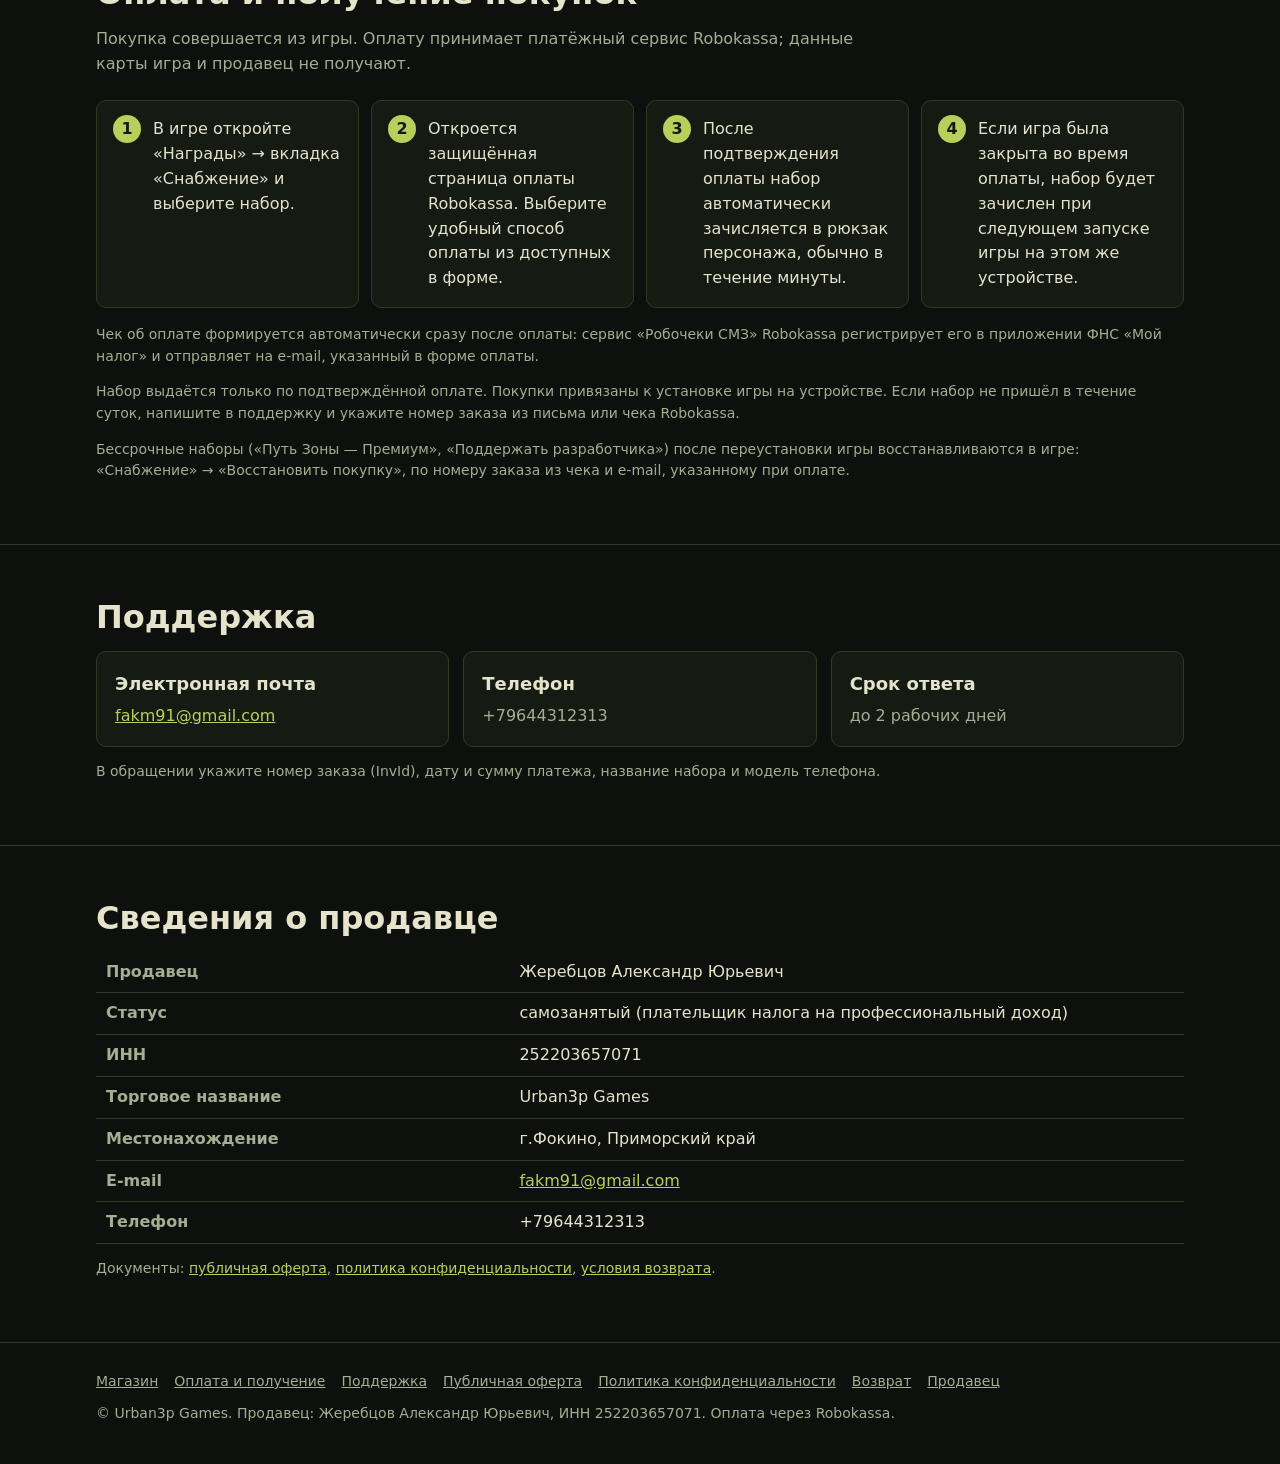
==== commit 0c9f0f7a: "Restore of permanent purchases by order number and e-mail Co-Authored-By: Claude Opus 5.5 <noreply@a" ====
--- a/index.html
+++ b/index.html
@@ -154,6 +154,7 @@
     </ol>
     <p class="note">Чек об оплате формируется автоматически сразу после оплаты: сервис «Робочеки СМЗ» Robokassa регистрирует его в приложении ФНС «Мой налог» и отправляет на e-mail, указанный в форме оплаты.</p>
     <p class="note">Набор выдаётся только по подтверждённой оплате. Покупки привязаны к установке игры на устройстве. Если набор не пришёл в течение суток, напишите в поддержку и укажите номер заказа из письма или чека Robokassa.</p>
+    <p class="note">Бессрочные наборы («Путь Зоны — Премиум», «Поддержать разработчика») после переустановки игры восстанавливаются в игре: «Снабжение» → «Восстановить покупку», по номеру заказа из чека и e-mail, указанному при оплате.</p>
   </div>
 </section>
 
